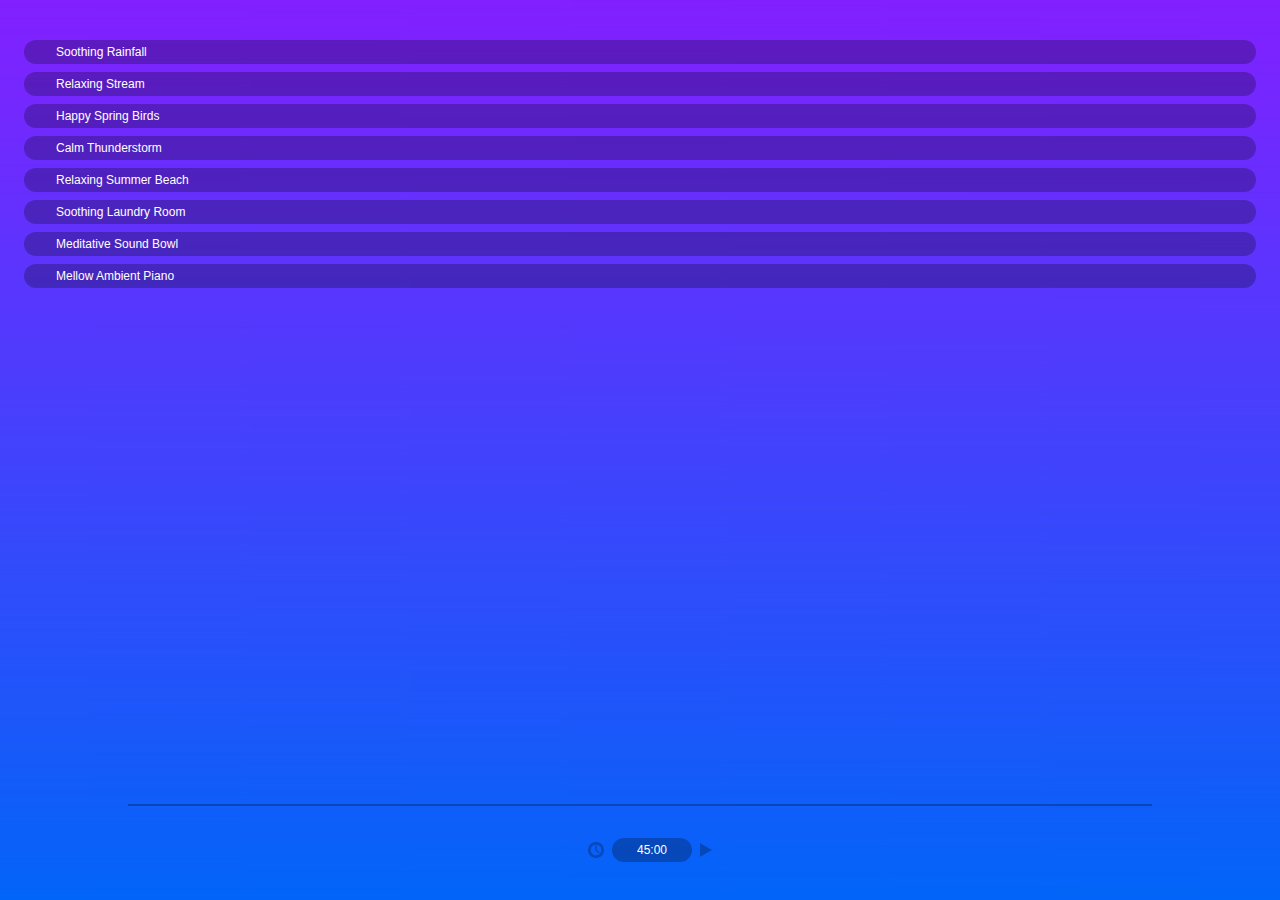
==== docs/index.html @ f3dc8af5 "Timer play button + icon" ====
<html lang="en">
<head>
    <meta charset="UTF-8">
    <meta name="viewport" content="width=device-width, initial-scale=1.0">
    <title>Document</title>
    <script src="app.js"></script>
    <link rel="stylesheet" href="style.css">
</head>
    <body onload="Main.init()">
        <div id='tracklist' class='tracklist'></div>
        <div id='pomodoro' class='pomodoro'>
            <div class='pomo-container'>
                <div class='pomo-icon'></div>
                <div class='timer'><input id='timer' value="45:00"></input></div>
                <div id='pomo-start' class='pomo-start'></div>
            </div>
        </div>
    </body>
</html>
---- docs/style.css ----
* {
    margin: 0;
    padding: 0;
    font-family: Arial, Helvetica, sans-serif;
    font-size: 12px;
    transition-duration: 200ms;
}

body {
    background-image: url('images/bg1.png');
    background-size: 100vw 100vh;
    transition-duration: 2000ms;
    display: flex;
    flex-direction: column;
}

.audio.playing {
    background-color: white;
    background-image: url('images/play_black.png');
    color: black;
} 

.audio.playing:hover {
    background-color: white;
    background-image: url('images/stop_black.png');
    color: black;
}

.audio {
    background-color: rgba(0, 0, 0, 0.25);
    background-position-x: 8px;
    background-position-y: center;
    background-size: 24px;
    background-repeat: no-repeat;
    color: white;
    margin: 8px 0;
    border-radius: 12px;
    height: 24px;
    display: flex;
    align-items: center;
    padding-left: 32px;
}

.audio:hover {
    background-color: rgba(0, 0, 0, 0.5);
    background-image: url('images/play_white.png');
}

.tracklist {
    margin: 32px 24px;
    height: calc(100vh - 160px);
}

.pomodoro {
    border-top: 2px solid rgba(0, 0, 0, 0.25);
    width: 80%;
    height: 90px;
    margin: auto;
}

.pomo-container {
    display: flex;
    flex-direction: row;
    align-items: center;
    width: 120px;
    margin: 0 auto;
}

.timer {
    display: flex;
    margin: 32px auto;
    width: 80px;
    height: 24px;
    background-color: rgba(0, 0, 0, 0.25);
    border-radius: 12px;
}

.timer input {
    color: white;
    text-align: center;
    width: 80px;
    background-color: rgba(0, 0, 0, 0);
    border: none;
}

.timer :focus {
    outline: none;
}

.pomo-start {
    background-image: url('images/play_black.png');
    background-size: 32px;
    background-position: -8px;
    background-repeat: no-repeat;
    min-width: 24;
    height: 24;
    margin: 0 4px;
    opacity: 0.25;
    cursor: pointer;
}

.pomo-start:hover {
    opacity: 1;
}

.pomo-start.active {
    background-image: url('images/pause_black.png');
}

.pomo-icon {
    background-image: url('images/timer_icon.png');
    background-repeat: no-repeat;
    background-position: center;
    background-size: 16px;
    min-width: 24;
    height: 24;
    margin: 0 4px;
    opacity: 0.5;
}
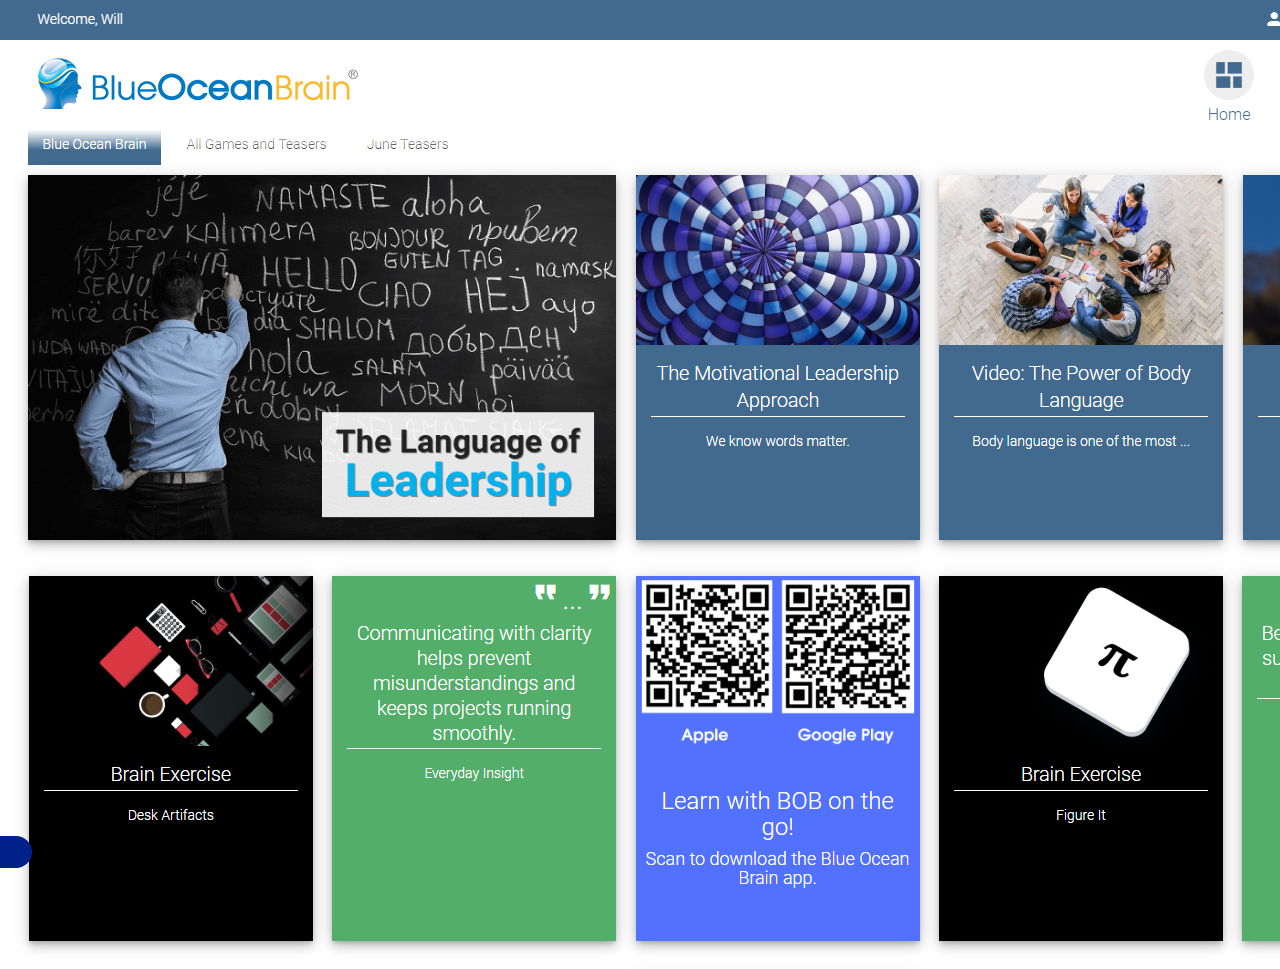
==== commit f6028383: "add overlay with transition" ====
--- a/docs/index.html
+++ b/docs/index.html
@@ -3,17 +3,88 @@
     <meta charset="UTF-8">
     <meta name="viewport" content="width=device-width, initial-scale=1.0">
     <title>Document</title>
-    <script src="app.js"></script>
-    <link rel="stylesheet" href="style.css">
+    <style>
+        * {
+            transition-duration: 500ms;
+            transition-timing-function: cubic-bezier(0.075, 0.82, 0.165, 1);
+        }
+        body {
+            background-image: url('images/bg.png');
+            background-repeat: repeat-x;
+            padding: 0;
+            margin: 0;
+            overflow: hidden;
+        }
+        .bob {
+            width: 100vw;
+            margin: 0 auto;
+        }
+        .bob img {
+            display: block;
+            margin: 0 auto;
+        }
+        .overlay {
+            position:absolute;
+            top: 0;
+            width: 100vw;
+            height: 100vh;
+            background: #000;
+            opacity: 0;
+        }
+        .overlay.active {
+            opacity: 0.75;
+        }
+        .sidebar iframe{
+            position: absolute;
+            left: -320px;
+            top: 40px;
+            width: 320px;
+            height: calc(100vh - 40px);
+        }
+        .sidebar.active iframe {
+            left: 0;
+        }
+        .tab {
+            position: absolute;
+            left: 0;
+            bottom: 32px;
+            background: #028;
+            width: 32px;
+            height: 32px;
+            border-radius: 0 32px 32px 0;
+        }
+        .tab.active {
+            left: 320px;
+        }
+    </style>
 </head>
-    <body onload="Main.init()">
-        <div id='tracklist' class='tracklist'></div>
-        <div id='pomodoro' class='pomodoro'>
-            <div class='pomo-container'>
-                <div class='pomo-icon'></div>
-                <div class='timer'><input id='timer' value="45:00"></input></div>
-                <div id='pomo-start' class='pomo-start'></div>
-            </div>
-        </div>
-    </body>
+<body>
+    <div class='bob'>
+        <img src="images/bob.png"/>
+    </div>
+    <div class='overlay' id='overlay'></div>
+    <div class='sidebar' id='sidebar' >
+        <iframe src="app.html" frameborder="0"></iframe>
+    </div>
+    <div class='tab' id='tab'></div>
+    <script>
+        let active = false;
+        let sidebar = document.getElementById('sidebar');
+        let tab = document.getElementById('tab');
+        let overlay = document.getElementById('overlay');
+        tab.onclick = (e) => {
+            active = !active;
+            if (active) {
+                sidebar.classList.add('active');
+                overlay.classList.add('active');
+                tab.classList.add('active');
+            }
+            else {
+                sidebar.classList.remove('active');
+                overlay.classList.remove('active');
+                tab.classList.remove('active');
+            }
+        }
+    </script>
+</body>
 </html>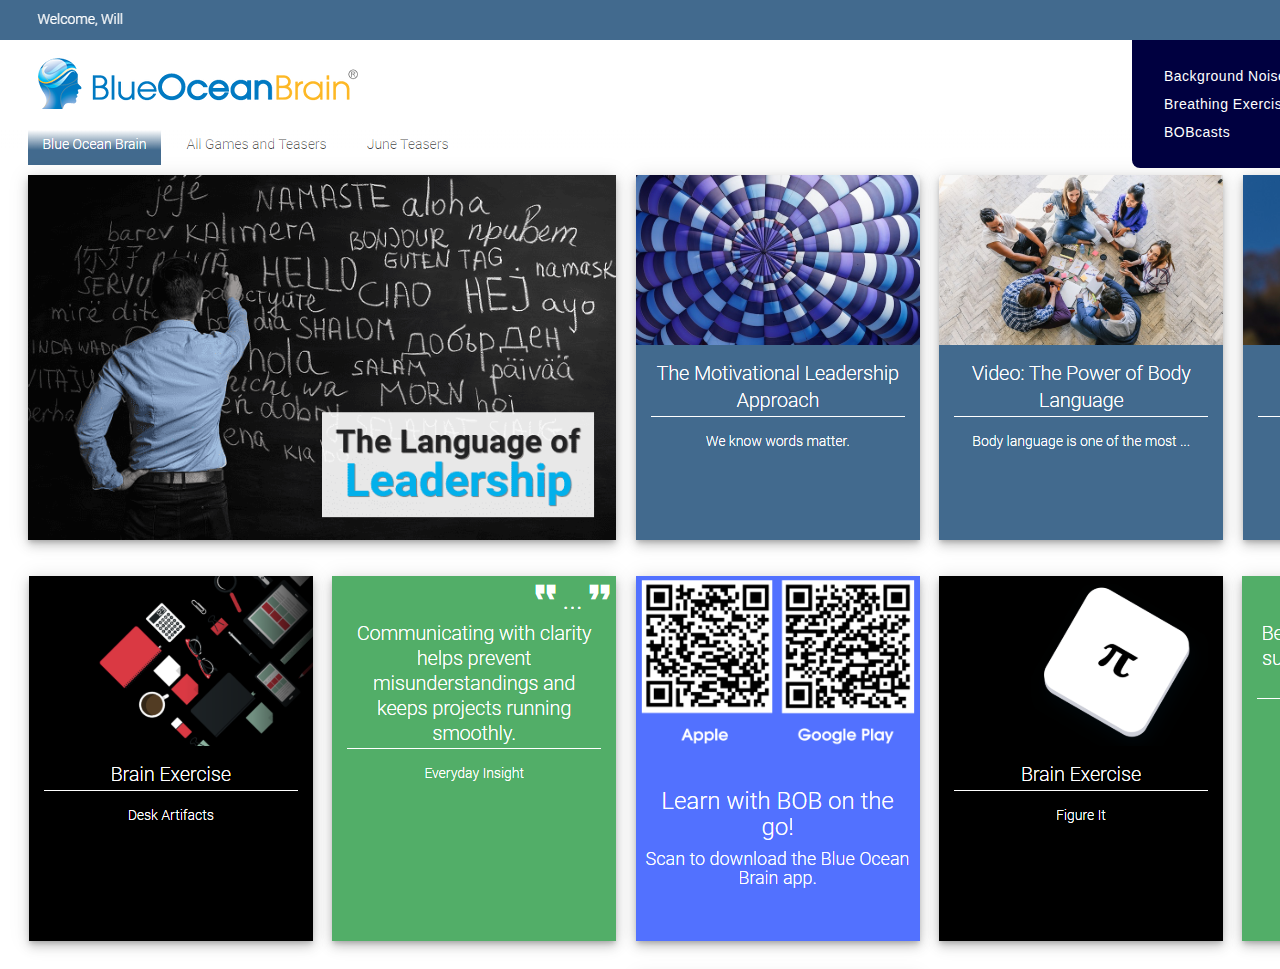
==== commit 480067f2: "new layout" ====
--- a/docs/index.html
+++ b/docs/index.html
@@ -1,90 +1,78 @@
 <html lang="en">
 <head>
-    <meta charset="UTF-8">
-    <meta name="viewport" content="width=device-width, initial-scale=1.0">
-    <title>Document</title>
-    <style>
-        * {
-            transition-duration: 500ms;
-            transition-timing-function: cubic-bezier(0.075, 0.82, 0.165, 1);
-        }
-        body {
-            background-image: url('images/bg.png');
-            background-repeat: repeat-x;
-            padding: 0;
-            margin: 0;
-            overflow: hidden;
-        }
-        .bob {
-            width: 100vw;
-            margin: 0 auto;
-        }
-        .bob img {
-            display: block;
-            margin: 0 auto;
-        }
-        .overlay {
-            position:absolute;
-            top: 0;
-            width: 100vw;
-            height: 100vh;
-            background: #000;
-            opacity: 0;
-        }
-        .overlay.active {
-            opacity: 0.75;
-        }
-        .sidebar iframe{
-            position: absolute;
-            left: -320px;
-            top: 40px;
-            width: 320px;
-            height: calc(100vh - 40px);
-        }
-        .sidebar.active iframe {
-            left: 0;
-        }
-        .tab {
-            position: absolute;
-            left: 0;
-            bottom: 32px;
-            background: #028;
-            width: 32px;
-            height: 32px;
-            border-radius: 0 32px 32px 0;
-        }
-        .tab.active {
-            left: 320px;
-        }
-    </style>
+	<meta charset="UTF-8">
+	<meta name="viewport" content="width=device-width, initial-scale=1.0">
+	<title>Document</title>
+	<style>
+		* {
+			transition-duration: 500ms;
+			transition-timing-function: cubic-bezier(0.075, 0.82, 0.165, 1);
+		}
+		body {
+			background-image: url('images/bg.png');
+			background-repeat: repeat-x;
+			padding: 0;
+			margin: 0;
+			overflow: hidden;
+		}
+		.bob {
+			width: 100vw;
+			margin: 0 auto;
+		}
+		.bob img {
+			display: block;
+			margin: 0 auto;
+		}
+		.tab {
+			position: absolute;
+			top: 40px;
+			right: calc(50vw - 780px + 32px);
+			width: 192px;
+			background-color: rgb(0, 0, 64);
+			color: white;
+			padding: 16px 32px;
+			font-family: 'Roboto', Arial, Helvetica, sans-serif;
+			font-size: 14px;
+			letter-spacing: 0.5px;
+			border-radius: 0 0 8px 8px;
+		}
+		.tab ul {
+			margin: 0;
+			padding-inline-start: 0;
+		}
+		.tab li {
+			list-style-type: none;
+			cursor: pointer;
+			margin: 12px 0;
+		}
+		.tab li:hover {
+			margin-left: 4px;
+		}
+	</style>
 </head>
 <body>
-    <div class='bob'>
-        <img src="images/bob.png"/>
-    </div>
-    <div class='overlay' id='overlay'></div>
-    <div class='sidebar' id='sidebar' >
-        <iframe src="app.html" frameborder="0"></iframe>
-    </div>
-    <div class='tab' id='tab'></div>
-    <script>
-        let active = false;
-        let sidebar = document.getElementById('sidebar');
-        let tab = document.getElementById('tab');
-        let overlay = document.getElementById('overlay');
-        tab.onclick = (e) => {
-            active = !active;
-            if (active) {
-                sidebar.classList.add('active');
-                overlay.classList.add('active');
-                tab.classList.add('active');
-            }
-            else {
-                sidebar.classList.remove('active');
-                overlay.classList.remove('active');
-                tab.classList.remove('active');
-            }
-        }
-    </script>
+	<div class='bob'>
+		<img src="images/bob.png"/>
+	</div>
+	<div class='tab' id='tab'>
+		<ul>
+			<li onclick="window.open(
+				'app.html',
+				'targetWindow',
+				`
+					width=320,
+					height=416,
+					resizable=no,
+					toolbar=no,
+					location=no,
+					status=no,
+					menubar=no,
+					scrollbars=yes,
+				`
+			);">Background Noise</li>
+			<li>Breathing Exercise</li>
+			<li>BOBcasts</li>
+		</ul>
+	</div>
 </body>
 </html>